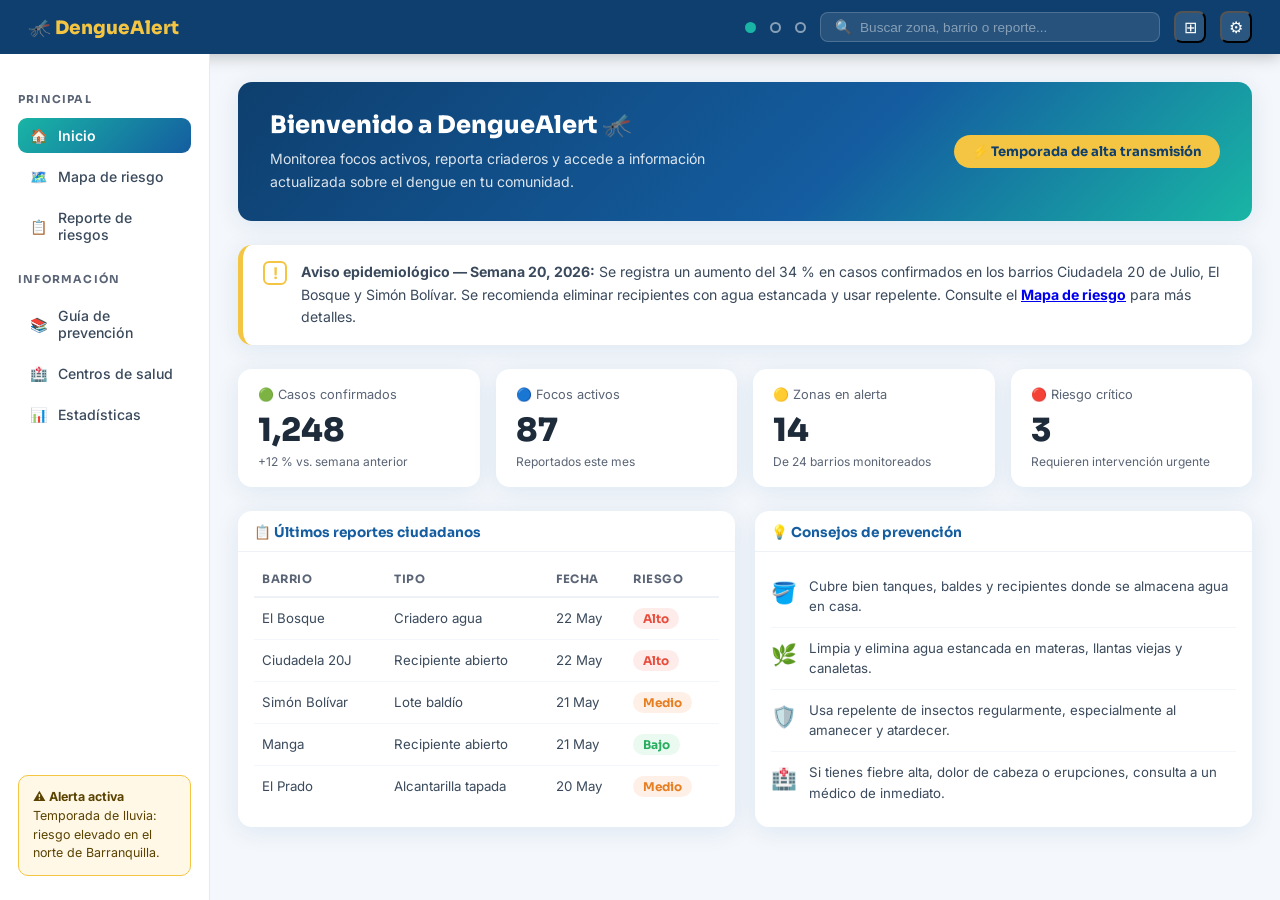
==== index.html @ b7437cb0 "Add files via upload" ====
<!DOCTYPE html>
<html lang="es">

<head>
  <meta charset="UTF-8">
  <meta name="viewport" content="width=device-width, initial-scale=1.0">
  <meta name="description" content="DengueAlert — Sistema de monitoreo y reporte de riesgos de dengue en Barranquilla">
  <title>DengueAlert — Inicio</title>
  <link rel="icon" href="data:image/svg+xml,<svg xmlns='http://www.w3.org/2000/svg' viewBox='0 0 100 100'><text y='.9em' font-size='90'>🦟</text></svg>">
  <link rel="preconnect" href="https://fonts.googleapis.com">
  <link rel="preconnect" href="https://fonts.gstatic.com" crossorigin>
  <link href="https://fonts.googleapis.com/css2?family=Sora:wght@400;600;700;800&family=Inter:wght@400;500&display=swap" rel="stylesheet">
  <style>
/* =============================================
   DengueAlert — Global Styles
   Variables, reset, nav, sidebar, shared utils
   ============================================= */

/* Google Fonts */

/* ---- Variables ---- */
:root {
  --turquesa:       #19B5A5;
  --azul:           #145DA0;
  --amarillo:       #F4C542;
  --blanco:         #FFFFFF;
  --turquesa-light: #e8f8f7;
  --azul-dark:      #0e3f6e;
  --gris-bg:        #f4f7fb;
  --gris-texto:     #5a6475;
  --sombra:         0 4px 24px rgba(20, 93, 160, 0.10);
  --sombra-hover:   0 8px 32px rgba(20, 93, 160, 0.18);
  --radio:          14px;
  --rojo:           #e74c3c;
  --naranja:        #e67e22;
  --verde:          #27ae60;
}

/* ---- Reset ---- */
*, *::before, *::after {
  margin: 0;
  padding: 0;
  box-sizing: border-box;
}

/* ---- Base ---- */
body {
  font-family: 'Inter', sans-serif;
  background: var(--gris-bg);
  color: #1e2b3a;
}

/* ---- Layout ---- */
.layout {
  display: flex;
  flex: 1;
}

/* =============================================
   NAV
   ============================================= */
nav {
  background: var(--azul-dark);
  display: flex;
  align-items: center;
  gap: 14px;
  padding: 0 28px;
  height: 54px;
  flex-shrink: 0;
  box-shadow: 0 2px 16px rgba(0, 0, 0, 0.25);
}

.nav-logo {
  font-family: 'Sora', sans-serif;
  font-weight: 800;
  font-size: 1.15rem;
  color: var(--amarillo);
  margin-right: auto;
  text-decoration: none;
}

.nav-dot {
  width: 11px;
  height: 11px;
  border-radius: 50%;
  border: 2px solid rgba(255, 255, 255, 0.5);
}

.nav-dot.active {
  background: var(--turquesa);
  border-color: var(--turquesa);
}

.nav-search {
  display: flex;
  align-items: center;
  background: rgba(255, 255, 255, 0.10);
  border: 1px solid rgba(255, 255, 255, 0.18);
  border-radius: 8px;
  padding: 6px 14px;
  gap: 8px;
  width: 340px;
  color: #fff;
  font-size: 0.85rem;
}

.nav-search input {
  background: none;
  border: none;
  outline: none;
  color: #fff;
  width: 100%;
  font-size: 0.85rem;
}

.nav-search input::placeholder {
  color: rgba(255, 255, 255, 0.45);
}

.nav-icon {
  width: 32px;
  height: 32px;
  border-radius: 8px;
  background: rgba(255, 255, 255, 0.12);
  display: flex;
  align-items: center;
  justify-content: center;
  cursor: pointer;
  color: #fff;
  font-size: 1rem;
  transition: background 0.2s;
}

.nav-icon:hover {
  background: var(--turquesa);
}

/* =============================================
   SIDEBAR
   ============================================= */
aside {
  width: 210px;
  min-width: 210px;
  background: var(--blanco);
  border-right: 1px solid #e3eaf3;
  padding: 24px 18px;
  display: flex;
  flex-direction: column;
  gap: 6px;
  overflow-y: auto;
}

.sidebar-section {
  font-family: 'Sora', sans-serif;
  font-size: 0.68rem;
  font-weight: 700;
  text-transform: uppercase;
  letter-spacing: 1.2px;
  color: var(--gris-texto);
  margin: 14px 0 6px;
}

.sidebar-item {
  display: flex;
  align-items: center;
  gap: 10px;
  padding: 9px 12px;
  border-radius: 9px;
  cursor: pointer;
  font-size: 0.88rem;
  color: #3a4a5c;
  font-weight: 500;
  transition: background 0.18s, color 0.18s;
  text-decoration: none;
}

.sidebar-item:hover {
  background: var(--turquesa-light);
  color: var(--turquesa);
}

.sidebar-item.active {
  background: linear-gradient(135deg, var(--turquesa), var(--azul));
  color: #fff;
  font-weight: 600;
}

.sidebar-alert {
  margin-top: auto;
  background: #fff8e6;
  border: 1px solid #f4c542;
  border-radius: 10px;
  padding: 12px 14px;
  font-size: 0.78rem;
  color: #5a4200;
  line-height: 1.5;
}

/* =============================================
   SHARED CARD / PANEL
   ============================================= */
.card {
  background: #fff;
  border-radius: var(--radio);
  box-shadow: var(--sombra);
}

.panel {
  background: #fff;
  border-radius: var(--radio);
  box-shadow: var(--sombra);
  overflow: hidden;
}

.panel-header {
  padding: 13px 16px 10px;
  border-bottom: 1px solid #eef2f7;
  font-family: 'Sora', sans-serif;
  font-weight: 700;
  font-size: 0.85rem;
  color: var(--azul);
  display: flex;
  align-items: center;
  gap: 8px;
}

.panel-body {
  padding: 14px 16px;
}

/* =============================================
   SHARED BADGES
   ============================================= */
.badge {
  display: inline-block;
  padding: 3px 10px;
  border-radius: 20px;
  font-size: 0.75rem;
  font-weight: 700;
  font-family: 'Sora', sans-serif;
}

.badge-alto   { background: #fdecea; color: var(--rojo); }
.badge-medio  { background: #fef0e6; color: var(--naranja); }
.badge-bajo   { background: #eafaf1; color: var(--verde); }

/* =============================================
   RESPONSIVE — NAV / SIDEBAR
   ============================================= */
@media (max-width: 768px) {
  .nav-search {
    width: 160px;
  }

  aside {
    display: none; /* simplificado para mobile — se puede reemplazar por menú hamburguesa */
  }
}
/* =============================================
   DengueAlert — index.css
   Estilos exclusivos de la página de inicio
   ============================================= */

/* ---- Layout de página ---- */
body {
  min-height: 100vh;
  display: flex;
  flex-direction: column;
}

.layout {
  flex: 1;
  overflow: hidden;
}

main {
  flex: 1;
  padding: 28px;
  overflow-y: auto;
  display: flex;
  flex-direction: column;
  gap: 24px;
}

/* =============================================
   HERO
   ============================================= */
.hero {
  background: linear-gradient(135deg, var(--azul-dark) 0%, var(--azul) 60%, var(--turquesa) 100%);
  border-radius: var(--radio);
  padding: 28px 32px;
  display: flex;
  align-items: center;
  justify-content: space-between;
  gap: 24px;
  color: #fff;
  box-shadow: var(--sombra);
}

.hero-text h1 {
  font-family: 'Sora', sans-serif;
  font-weight: 800;
  font-size: 1.5rem;
  margin-bottom: 8px;
}

.hero-text p {
  font-size: 0.88rem;
  color: rgba(255, 255, 255, 0.85);
  line-height: 1.6;
  max-width: 480px;
}

.hero-badge {
  background: var(--amarillo);
  color: var(--azul-dark);
  font-family: 'Sora', sans-serif;
  font-weight: 700;
  font-size: 0.82rem;
  padding: 8px 18px;
  border-radius: 20px;
  white-space: nowrap;
  flex-shrink: 0;
}

/* =============================================
   ALERTA
   ============================================= */
.alert-card {
  background: #fff;
  border-radius: var(--radio);
  border-left: 5px solid var(--amarillo);
  padding: 16px 20px;
  display: flex;
  align-items: flex-start;
  gap: 14px;
  box-shadow: var(--sombra);
}

.alert-check {
  width: 24px;
  height: 24px;
  border-radius: 6px;
  border: 2px solid var(--amarillo);
  display: flex;
  align-items: center;
  justify-content: center;
  flex-shrink: 0;
  font-weight: 700;
  color: var(--amarillo);
}

.alert-text {
  font-size: 0.88rem;
  line-height: 1.6;
  color: #3a4a5c;
}

/* =============================================
   ESTADÍSTICAS
   ============================================= */
.stats-grid {
  display: grid;
  grid-template-columns: repeat(4, 1fr);
  gap: 16px;
}

.stat-card {
  background: #fff;
  border-radius: var(--radio);
  padding: 18px 20px;
  box-shadow: var(--sombra);
  transition: transform 0.2s, box-shadow 0.2s;
  position: relative;
  overflow: hidden;
}

.stat-card:hover {
  transform: translateY(-2px);
  box-shadow: var(--sombra-hover);
}

.stat-label {
  font-size: 0.8rem;
  color: var(--gris-texto);
  margin-bottom: 8px;
}

.stat-val {
  font-family: 'Sora', sans-serif;
  font-size: 2rem;
  font-weight: 800;
  color: #1e2b3a;
}

.stat-sub {
  font-size: 0.75rem;
  color: var(--gris-texto);
  margin-top: 4px;
}

/* =============================================
   GRILLA INFERIOR
   ============================================= */
.bottom-grid {
  display: grid;
  grid-template-columns: 1fr 1fr;
  gap: 20px;
}

/* ---- Tabla de reportes ---- */
.report-table {
  width: 100%;
  border-collapse: collapse;
  font-size: 0.83rem;
}

.report-table th {
  text-align: left;
  font-family: 'Sora', sans-serif;
  font-size: 0.72rem;
  font-weight: 700;
  text-transform: uppercase;
  letter-spacing: 0.5px;
  color: var(--gris-texto);
  padding: 6px 8px 10px;
  border-bottom: 2px solid #eef2f7;
}

.report-table td {
  padding: 10px 8px;
  border-bottom: 1px solid #f3f6fa;
  color: #3a4a5c;
}

.report-table tbody tr:last-child td {
  border-bottom: none;
}

.report-table tbody tr:hover td {
  background: var(--gris-bg);
}

/* ---- Tips de prevención ---- */
.tip-item {
  display: flex;
  align-items: flex-start;
  gap: 12px;
  padding: 10px 0;
  border-bottom: 1px solid #f3f6fa;
  font-size: 0.83rem;
  line-height: 1.55;
  color: #3a4a5c;
}

.tip-item:last-child {
  border-bottom: none;
}

.tip-icon {
  font-size: 1.3rem;
  flex-shrink: 0;
  margin-top: 1px;
}

/* =============================================
   RESPONSIVE
   ============================================= */
@media (max-width: 992px) {
  .stats-grid {
    grid-template-columns: repeat(2, 1fr);
  }

  .bottom-grid {
    grid-template-columns: 1fr;
  }

  .hero {
    flex-direction: column;
    gap: 20px;
    align-items: flex-start;
  }
}

@media (max-width: 768px) {
  main {
    padding: 16px;
  }

  .stats-grid {
    grid-template-columns: 1fr;
  }
}

</style>
</head>

<body>

  <!-- NAV -->
  <nav role="navigation" aria-label="Navegación principal">
    <a class="nav-logo" href="index.html">🦟 DengueAlert</a>

    <div class="nav-dot active" aria-hidden="true"></div>
    <div class="nav-dot"        aria-hidden="true"></div>
    <div class="nav-dot"        aria-hidden="true"></div>

    <div class="nav-search" role="search">
      <span aria-hidden="true">🔍</span>
      <label for="nav-search-input" class="sr-only">Buscar</label>
      <input
        id="nav-search-input"
        class="input"
        type="search"
        placeholder="Buscar zona, barrio o reporte..."
        aria-label="Buscar zona, barrio o reporte"
      >
    </div>

    <button class="nav-icon" aria-label="Ver cuadrícula">⊞</button>
    <button class="nav-icon" aria-label="Configuración">⚙</button>
  </nav>

  <div class="layout">

    <!-- SIDEBAR -->
    <aside aria-label="Menú lateral">

      <div class="sidebar-section" aria-hidden="true">Principal</div>

      <a class="sidebar-item active" href="index.html" aria-current="page">
        <span aria-hidden="true">🏠</span>
        Inicio
      </a>

      <a class="sidebar-item" href="mapa-riesgo.html">
        <span aria-hidden="true">🗺️</span>
        Mapa de riesgo
      </a>

      <a class="sidebar-item" href="reporte-riesgos.html">
        <span aria-hidden="true">📋</span>
        Reporte de riesgos
      </a>

      <div class="sidebar-section" aria-hidden="true">Información</div>

      <a class="sidebar-item" href="#">
        <span aria-hidden="true">📚</span>
        Guía de prevención
      </a>

      <a class="sidebar-item" href="#">
        <span aria-hidden="true">🏥</span>
        Centros de salud
      </a>

      <a class="sidebar-item" href="#">
        <span aria-hidden="true">📊</span>
        Estadísticas
      </a>

      <div class="sidebar-alert" role="alert">
        <strong>⚠️ Alerta activa</strong><br>
        Temporada de lluvia: riesgo elevado en el norte de Barranquilla.
      </div>

    </aside>

    <!-- MAIN -->
    <main id="main-content">

      <!-- HERO -->
      <section class="hero" aria-labelledby="hero-title">
        <div class="hero-text">
          <h1 id="hero-title">Bienvenido a DengueAlert 🦟</h1>
          <p>
            Monitorea focos activos, reporta criaderos y accede a información
            actualizada sobre el dengue en tu comunidad.
          </p>
        </div>
        <div class="hero-badge" aria-label="Estado: Temporada de alta transmisión">
          ⚡ Temporada de alta transmisión
        </div>
      </section>

      <!-- ALERTA -->
      <section class="alert-card" role="alert" aria-live="polite">
        <div class="alert-check" aria-hidden="true">!</div>
        <div class="alert-text">
          <strong>Aviso epidemiológico — Semana 20, 2026:</strong>
          Se registra un aumento del 34 % en casos confirmados en los barrios
          Ciudadela 20 de Julio, El Bosque y Simón Bolívar.
          Se recomienda eliminar recipientes con agua estancada y usar repelente.
          Consulte el <a href="mapa-riesgo.html"><strong>Mapa de riesgo</strong></a> para más detalles.
        </div>
      </section>

      <!-- ESTADÍSTICAS -->
      <section class="stats-grid" aria-labelledby="stats-title">
        <h2 id="stats-title" class="sr-only">Estadísticas actuales</h2>

        <article class="stat-card card">
          <div class="stat-label">🟢 Casos confirmados</div>
          <div class="stat-val" aria-label="1248 casos confirmados">1,248</div>
          <div class="stat-sub">+12 % vs. semana anterior</div>
        </article>

        <article class="stat-card card">
          <div class="stat-label">🔵 Focos activos</div>
          <div class="stat-val" aria-label="87 focos activos">87</div>
          <div class="stat-sub">Reportados este mes</div>
        </article>

        <article class="stat-card card">
          <div class="stat-label">🟡 Zonas en alerta</div>
          <div class="stat-val" aria-label="14 zonas en alerta">14</div>
          <div class="stat-sub">De 24 barrios monitoreados</div>
        </article>

        <article class="stat-card card">
          <div class="stat-label">🔴 Riesgo crítico</div>
          <div class="stat-val" aria-label="3 zonas en riesgo crítico">3</div>
          <div class="stat-sub">Requieren intervención urgente</div>
        </article>

      </section>

      <!-- CONTENIDO INFERIOR -->
      <section class="bottom-grid">

        <!-- TABLA -->
        <div class="panel card">
          <div class="panel-header" id="reportes-title">📋 Últimos reportes ciudadanos</div>
          <div class="panel-body">
            <table class="report-table" aria-labelledby="reportes-title">
              <thead>
                <tr>
                  <th scope="col">Barrio</th>
                  <th scope="col">Tipo</th>
                  <th scope="col">Fecha</th>
                  <th scope="col">Riesgo</th>
                </tr>
              </thead>
              <tbody>
                <tr>
                  <td>El Bosque</td>
                  <td>Criadero agua</td>
                  <td>22 May</td>
                  <td><span class="badge badge-alto" aria-label="Riesgo alto">Alto</span></td>
                </tr>
                <tr>
                  <td>Ciudadela 20J</td>
                  <td>Recipiente abierto</td>
                  <td>22 May</td>
                  <td><span class="badge badge-alto" aria-label="Riesgo alto">Alto</span></td>
                </tr>
                <tr>
                  <td>Simón Bolívar</td>
                  <td>Lote baldío</td>
                  <td>21 May</td>
                  <td><span class="badge badge-medio" aria-label="Riesgo medio">Medio</span></td>
                </tr>
                <tr>
                  <td>Manga</td>
                  <td>Recipiente abierto</td>
                  <td>21 May</td>
                  <td><span class="badge badge-bajo" aria-label="Riesgo bajo">Bajo</span></td>
                </tr>
                <tr>
                  <td>El Prado</td>
                  <td>Alcantarilla tapada</td>
                  <td>20 May</td>
                  <td><span class="badge badge-medio" aria-label="Riesgo medio">Medio</span></td>
                </tr>
              </tbody>
            </table>
          </div>
        </div>

        <!-- TIPS -->
        <div class="panel card">
          <div class="panel-header">💡 Consejos de prevención</div>
          <div class="panel-body">
            <div class="tip-item">
              <div class="tip-icon" aria-hidden="true">🪣</div>
              <div>Cubre bien tanques, baldes y recipientes donde se almacena agua en casa.</div>
            </div>
            <div class="tip-item">
              <div class="tip-icon" aria-hidden="true">🌿</div>
              <div>Limpia y elimina agua estancada en materas, llantas viejas y canaletas.</div>
            </div>
            <div class="tip-item">
              <div class="tip-icon" aria-hidden="true">🛡️</div>
              <div>Usa repelente de insectos regularmente, especialmente al amanecer y atardecer.</div>
            </div>
            <div class="tip-item">
              <div class="tip-icon" aria-hidden="true">🏥</div>
              <div>Si tienes fiebre alta, dolor de cabeza o erupciones, consulta a un médico de inmediato.</div>
            </div>
          </div>
        </div>

      </section>

    </main>

  </div>

  <!-- Clase utilitaria para screen readers -->
  <style>
    .sr-only {
      position: absolute; width: 1px; height: 1px;
      padding: 0; margin: -1px; overflow: hidden;
      clip: rect(0,0,0,0); white-space: nowrap; border: 0;
    }
  </style>

</body>
</html>
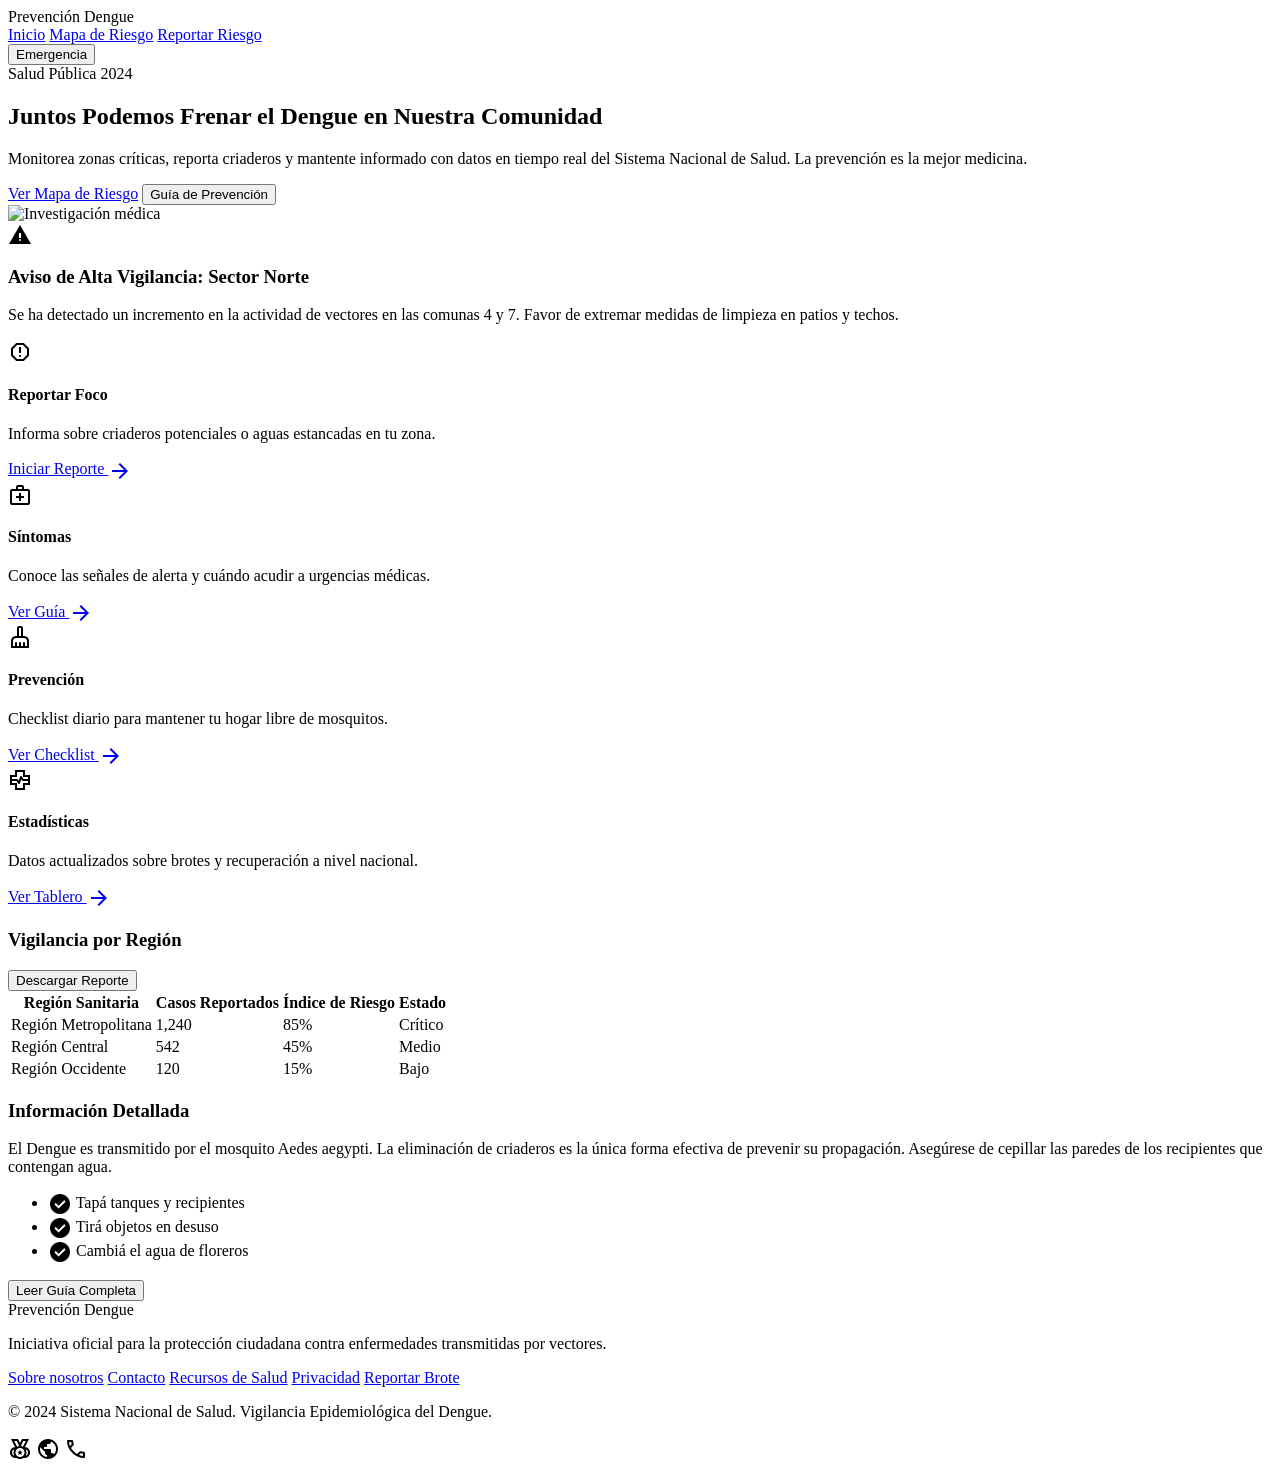
==== commit 180e22c4: "Add files via upload" ====
--- a/index.html
+++ b/index.html
@@ -1,720 +1,327 @@
 <!DOCTYPE html>
-<html lang="es">
 
-<head>
-  <meta charset="UTF-8">
-  <meta name="viewport" content="width=device-width, initial-scale=1.0">
-  <meta name="description" content="DengueAlert — Sistema de monitoreo y reporte de riesgos de dengue en Barranquilla">
-  <title>DengueAlert — Inicio</title>
-  <link rel="icon" href="data:image/svg+xml,<svg xmlns='http://www.w3.org/2000/svg' viewBox='0 0 100 100'><text y='.9em' font-size='90'>🦟</text></svg>">
-  <link rel="preconnect" href="https://fonts.googleapis.com">
-  <link rel="preconnect" href="https://fonts.gstatic.com" crossorigin>
-  <link href="https://fonts.googleapis.com/css2?family=Sora:wght@400;600;700;800&family=Inter:wght@400;500&display=swap" rel="stylesheet">
-  <style>
-/* =============================================
-   DengueAlert — Global Styles
-   Variables, reset, nav, sidebar, shared utils
-   ============================================= */
+<html class="light" lang="es"><head>
+<meta charset="utf-8"/>
+<meta content="width=device-width, initial-scale=1.0" name="viewport"/>
+<title>Prevención Dengue - Sistema Nacional de Salud</title>
+<script src="https://cdn.tailwindcss.com?plugins=forms,container-queries"></script>
+<link href="https://fonts.googleapis.com/css2?family=Montserrat:wght@600;700;800&amp;family=Open+Sans:wght@400;600&amp;family=Material+Symbols+Outlined:wght,FILL@100..700,0..1&amp;display=swap" rel="stylesheet"/>
+<script id="tailwind-config">
+        tailwind.config = {
+            darkMode: "class",
+            theme: {
+                extend: {
+                    "colors": {
+                        "on-primary": "#ffffff",
+                        "outline": "#6c7a77",
+                        "tertiary-fixed": "#ffdf94",
+                        "inverse-on-surface": "#f3f0f0",
+                        "tertiary": "#765b00",
+                        "on-surface": "#1b1c1c",
+                        "primary-fixed": "#74f8e6",
+                        "on-error-container": "#93000a",
+                        "error": "#ba1a1a",
+                        "on-secondary-container": "#00477f",
+                        "surface-container-highest": "#e4e2e1",
+                        "background": "#fbf9f8",
+                        "on-secondary": "#ffffff",
+                        "on-primary-fixed-variant": "#005048",
+                        "inverse-primary": "#54dbca",
+                        "on-surface-variant": "#3c4947",
+                        "surface-dim": "#dcd9d9",
+                        "surface-tint": "#006a60",
+                        "on-secondary-fixed-variant": "#004882",
+                        "on-error": "#ffffff",
+                        "primary-container": "#19b5a5",
+                        "on-primary-fixed": "#00201c",
+                        "tertiary-container": "#c79c16",
+                        "on-primary-container": "#00403a",
+                        "surface": "#fbf9f8",
+                        "on-tertiary-fixed": "#241a00",
+                        "surface-bright": "#fbf9f8",
+                        "inverse-surface": "#303030",
+                        "surface-container-high": "#eae8e7",
+                        "secondary-container": "#7db6ff",
+                        "surface-container": "#f0eded",
+                        "surface-container-low": "#f6f3f2",
+                        "secondary-fixed": "#d3e4ff",
+                        "on-tertiary-container": "#483600",
+                        "error-container": "#ffdad6",
+                        "surface-variant": "#e4e2e1",
+                        "primary": "#006a60",
+                        "outline-variant": "#bbcac6",
+                        "on-background": "#1b1c1c",
+                        "secondary-fixed-dim": "#a2c9ff",
+                        "tertiary-fixed-dim": "#efc13e",
+                        "on-tertiary-fixed-variant": "#594400",
+                        "secondary": "#1a60a3",
+                        "on-tertiary": "#ffffff",
+                        "on-secondary-fixed": "#001c38",
+                        "surface-container-lowest": "#ffffff",
+                        "primary-fixed-dim": "#54dbca"
+                    },
+                    "borderRadius": {
+                        "DEFAULT": "0.25rem",
+                        "lg": "0.5rem",
+                        "xl": "0.75rem",
+                        "full": "9999px"
+                    },
+                    "spacing": {
+                        "base": "8px",
+                        "xl": "64px",
+                        "sm": "12px",
+                        "lg": "40px",
+                        "gutter": "24px",
+                        "md": "24px",
+                        "xs": "4px",
+                        "margin-mobile": "16px",
+                        "margin-desktop": "48px"
+                    },
+                    "fontFamily": {
+                        "body-lg": ["Open Sans"],
+                        "headline-md": ["Montserrat"],
+                        "headline-lg": ["Montserrat"],
+                        "headline-sm": ["Montserrat"],
+                        "body-md": ["Open Sans"],
+                        "display-lg": ["Montserrat"],
+                        "label-md": ["Open Sans"],
+                        "headline-lg-mobile": ["Montserrat"],
+                        "label-sm": ["Open Sans"],
+                        "body-sm": ["Open Sans"]
+                    },
+                    "fontSize": {
+                        "body-lg": ["18px", { "lineHeight": "28px", "fontWeight": "400" }],
+                        "headline-md": ["24px", { "lineHeight": "32px", "fontWeight": "600" }],
+                        "headline-lg": ["32px", { "lineHeight": "40px", "fontWeight": "700" }],
+                        "headline-sm": ["20px", { "lineHeight": "28px", "fontWeight": "600" }],
+                        "body-md": ["16px", { "lineHeight": "24px", "fontWeight": "400" }],
+                        "display-lg": ["48px", { "lineHeight": "56px", "letterSpacing": "-0.02em", "fontWeight": "700" }],
+                        "label-md": ["14px", { "lineHeight": "16px", "letterSpacing": "0.05em", "fontWeight": "600" }],
+                        "headline-lg-mobile": ["28px", { "lineHeight": "36px", "fontWeight": "700" }],
+                        "label-sm": ["12px", { "lineHeight": "14px", "fontWeight": "600" }],
+                        "body-sm": ["14px", { "lineHeight": "20px", "fontWeight": "400" }]
+                    }
+                },
+            },
+        }
+    </script>
+<style>
+        .material-symbols-outlined {
+            font-variation-settings: 'FILL' 0, 'wght' 400, 'GRAD' 0, 'opsz' 24;
+            display: inline-block;
+            vertical-align: middle;
+        }
+    </style>
+</head>
+<body class="bg-background text-on-surface font-body-md antialiased">
+<!-- Top Navigation Bar -->
+<header class="bg-surface-container-lowest border-b border-outline-variant shadow-sm sticky top-0 z-50">
+<nav class="flex justify-between items-center w-full px-margin-mobile md:px-margin-desktop py-4 max-w-7xl mx-auto">
+<div class="font-headline-lg text-headline-sm md:text-headline-md font-extrabold text-primary">Prevención Dengue</div>
+<div class="hidden md:flex items-center gap-8">
+<a class="text-primary font-bold border-b-2 border-primary pb-1 hover:text-primary transition-colors duration-200 font-label-md text-label-md" href="index.html">Inicio</a>
+<a class="text-on-surface-variant font-medium hover:text-primary transition-colors duration-200 font-label-md text-label-md" href="mapa-riesgo.html">Mapa de Riesgo</a>
+<a class="text-on-surface-variant font-medium hover:text-primary transition-colors duration-200 font-label-md text-label-md" href="reporte-riesgos.html">Reportar Riesgo</a>
+</div>
+<button class="bg-error text-on-error px-6 py-2 rounded-lg font-bold hover:opacity-80 active:scale-95 transition-all font-label-md text-label-md uppercase tracking-wide">
+                Emergencia
+            </button>
+</nav>
+</header>
+<main class="max-w-7xl mx-auto px-margin-mobile md:px-margin-desktop py-lg space-y-xl">
+<!-- Hero Section -->
+<section class="flex flex-col md:flex-row gap-lg items-center">
+<div class="flex-1 space-y-6">
+<span class="bg-tertiary-fixed text-on-tertiary-fixed px-3 py-1 rounded-full font-label-md text-label-md">Salud Pública 2024</span>
+<h1 class="font-display-lg text-headline-lg-mobile md:text-display-lg text-on-background leading-tight">Juntos Podemos Frenar el Dengue en Nuestra Comunidad</h1>
+<p class="text-body-lg text-on-surface-variant max-w-2xl font-body-lg">
+                    Monitorea zonas críticas, reporta criaderos y mantente informado con datos en tiempo real del Sistema Nacional de Salud. La prevención es la mejor medicina.
+                </p>
+<div class="flex gap-4">
+<a href="mapa-riesgo.html" class="bg-primary text-on-primary px-8 py-3 rounded-lg font-bold hover:shadow-lg transition-shadow font-label-md">Ver Mapa de Riesgo</a>
+<button class="border-2 border-secondary text-secondary px-8 py-3 rounded-lg font-bold hover:bg-secondary-fixed/20 transition-colors font-label-md">Guía de Prevención</button>
+</div>
+</div>
+<div class="flex-1 relative w-full aspect-video rounded-xl overflow-hidden shadow-xl border border-outline-variant">
+<img alt="Investigación médica" class="w-full h-full object-cover" data-alt="A clean, professional medical laboratory setting with a high-tech microscope and clinical equipment. The scene is bathed in soft, bright light-mode illumination with a focus on hygiene and precision. Subtle turquoise and deep blue accents throughout the lab equipment match the brand identity. The atmosphere is clinical, modern, and trustworthy." src="https://lh3.googleusercontent.com/aida-public/[base64]"/>
+</div>
+</section>
+<!-- Notification Banner / Alert -->
+<div class="bg-surface-container-low border-l-4 border-tertiary-container p-6 rounded-lg flex items-start gap-4 shadow-sm">
+<span class="material-symbols-outlined text-tertiary-container" style="font-variation-settings: 'FILL' 1;">warning</span>
+<div>
+<h3 class="font-headline-md text-headline-sm md:text-headline-md text-on-surface mb-1">Aviso de Alta Vigilancia: Sector Norte</h3>
+<p class="text-body-md text-on-surface-variant font-body-md">Se ha detectado un incremento en la actividad de vectores en las comunas 4 y 7. Favor de extremar medidas de limpieza en patios y techos.</p>
+</div>
+</div>
+<!-- Quick Action Cards (4 Cards) -->
+<section class="grid grid-cols-1 md:grid-cols-2 lg:grid-cols-4 gap-gutter">
+<div class="bg-surface-container-lowest p-6 rounded-xl border border-outline-variant hover:shadow-md transition-shadow group cursor-pointer">
+<div class="w-12 h-12 bg-primary-container/20 rounded-lg flex items-center justify-center mb-4 text-primary">
+<span class="material-symbols-outlined">report</span>
+</div>
+<h4 class="font-headline-md text-headline-sm mb-2">Reportar Foco</h4>
+<p class="text-on-surface-variant mb-4 font-body-md">Informa sobre criaderos potenciales o aguas estancadas en tu zona.</p>
+<a class="text-primary font-bold flex items-center gap-2 group-hover:gap-3 transition-all font-label-md" href="reporte-riesgos.html">Iniciar Reporte <span class="material-symbols-outlined text-sm">arrow_forward</span></a>
+</div>
+<div class="bg-surface-container-lowest p-6 rounded-xl border border-outline-variant hover:shadow-md transition-shadow group cursor-pointer">
+<div class="w-12 h-12 bg-secondary-container/20 rounded-lg flex items-center justify-center mb-4 text-secondary">
+<span class="material-symbols-outlined">medical_services</span>
+</div>
+<h4 class="font-headline-md text-headline-sm mb-2">Síntomas</h4>
+<p class="text-on-surface-variant mb-4 font-body-md">Conoce las señales de alerta y cuándo acudir a urgencias médicas.</p>
+<a class="text-primary font-bold flex items-center gap-2 group-hover:gap-3 transition-all font-label-md" href="#">Ver Guía <span class="material-symbols-outlined text-sm">arrow_forward</span></a>
+</div>
+<div class="bg-surface-container-lowest p-6 rounded-xl border border-outline-variant hover:shadow-md transition-shadow group cursor-pointer">
+<div class="w-12 h-12 bg-tertiary-container/20 rounded-lg flex items-center justify-center mb-4 text-tertiary">
+<span class="material-symbols-outlined">cleaning_services</span>
+</div>
+<h4 class="font-headline-md text-headline-sm mb-2">Prevención</h4>
+<p class="text-on-surface-variant mb-4 font-body-md">Checklist diario para mantener tu hogar libre de mosquitos.</p>
+<a class="text-primary font-bold flex items-center gap-2 group-hover:gap-3 transition-all font-label-md" href="#">Ver Checklist <span class="material-symbols-outlined text-sm">arrow_forward</span></a>
+</div>
+<div class="bg-surface-container-lowest p-6 rounded-xl border border-outline-variant hover:shadow-md transition-shadow group cursor-pointer">
+<div class="w-12 h-12 bg-error-container/20 rounded-lg flex items-center justify-center mb-4 text-error">
+<span class="material-symbols-outlined">health_metrics</span>
+</div>
+<h4 class="font-headline-md text-headline-sm mb-2">Estadísticas</h4>
+<p class="text-on-surface-variant mb-4 font-body-md">Datos actualizados sobre brotes y recuperación a nivel nacional.</p>
+<a class="text-primary font-bold flex items-center gap-2 group-hover:gap-3 transition-all font-label-md" href="#">Ver Tablero <span class="material-symbols-outlined text-sm">arrow_forward</span></a>
+</div>
+</section>
+<!-- Summary & Data Section -->
+<section class="grid grid-cols-1 lg:grid-cols-3 gap-lg">
+<!-- Data Table / Summary -->
+<div class="lg:col-span-2 bg-surface-container-lowest rounded-xl border border-outline-variant overflow-hidden shadow-sm">
+<div class="p-6 border-b border-outline-variant flex justify-between items-center">
+<h3 class="font-headline-md text-headline-sm md:text-headline-md">Vigilancia por Región</h3>
+<button class="text-primary font-bold text-sm font-label-md">Descargar Reporte</button>
+</div>
+<div class="overflow-x-auto">
+<table class="w-full text-left font-body-md">
+<thead class="bg-surface-container text-on-surface-variant font-label-md">
+<tr>
+<th class="px-6 py-4">Región Sanitaria</th>
+<th class="px-6 py-4">Casos Reportados</th>
+<th class="px-6 py-4">Índice de Riesgo</th>
+<th class="px-6 py-4">Estado</th>
+</tr>
+</thead>
+<tbody class="divide-y divide-outline-variant">
+<tr class="hover:bg-surface-container-low transition-colors">
+<td class="px-6 py-4 font-semibold">Región Metropolitana</td>
+<td class="px-6 py-4">1,240</td>
+<td class="px-6 py-4">
+<div class="flex items-center gap-2">
+<div class="w-full bg-surface-variant rounded-full h-2 max-w-[100px]">
+<div class="bg-error h-2 rounded-full" style="width: 85%"></div>
+</div>
+<span class="text-label-sm font-bold">85%</span>
+</div>
+</td>
+<td class="px-6 py-4"><span class="bg-error-container text-on-error-container px-2 py-1 rounded text-label-sm font-bold uppercase">Crítico</span></td>
+</tr>
+<tr class="hover:bg-surface-container-low transition-colors">
+<td class="px-6 py-4 font-semibold">Región Central</td>
+<td class="px-6 py-4">542</td>
+<td class="px-6 py-4">
+<div class="flex items-center gap-2">
+<div class="w-full bg-surface-variant rounded-full h-2 max-w-[100px]">
+<div class="bg-tertiary-container h-2 rounded-full" style="width: 45%"></div>
+</div>
+<span class="text-label-sm font-bold">45%</span>
+</div>
+</td>
+<td class="px-6 py-4"><span class="bg-tertiary-fixed text-on-tertiary-fixed-variant px-2 py-1 rounded text-label-sm font-bold uppercase">Medio</span></td>
+</tr>
+<tr class="hover:bg-surface-container-low transition-colors">
+<td class="px-6 py-4 font-semibold">Región Occidente</td>
+<td class="px-6 py-4">120</td>
+<td class="px-6 py-4">
+<div class="flex items-center gap-2">
+<div class="w-full bg-surface-variant rounded-full h-2 max-w-[100px]">
+<div class="bg-primary h-2 rounded-full" style="width: 15%"></div>
+</div>
+<span class="text-label-sm font-bold">15%</span>
+</div>
+</td>
+<td class="px-6 py-4"><span class="bg-primary-fixed text-on-primary-fixed-variant px-2 py-1 rounded text-label-sm font-bold uppercase">Bajo</span></td>
+</tr>
+</tbody>
+</table>
+</div>
+</div>
+<!-- Detail Block -->
+<div class="bg-surface-container-lowest rounded-xl border border-outline-variant p-6 shadow-sm flex flex-col justify-between">
+<div>
+<h3 class="font-headline-md text-headline-sm md:text-headline-md mb-4">Información Detallada</h3>
+<p class="text-body-md text-on-surface-variant mb-6 font-body-md">
+                        El Dengue es transmitido por el mosquito Aedes aegypti. La eliminación de criaderos es la única forma efectiva de prevenir su propagación. Asegúrese de cepillar las paredes de los recipientes que contengan agua.
+                    </p>
+<ul class="space-y-4 font-body-md">
+<li class="flex items-center gap-3 text-on-surface">
+<span class="material-symbols-outlined text-primary" style="font-variation-settings: 'FILL' 1;">check_circle</span>
+                            Tapá tanques y recipientes
+                        </li>
+<li class="flex items-center gap-3 text-on-surface">
+<span class="material-symbols-outlined text-primary" style="font-variation-settings: 'FILL' 1;">check_circle</span>
+                            Tirá objetos en desuso
+                        </li>
+<li class="flex items-center gap-3 text-on-surface">
+<span class="material-symbols-outlined text-primary" style="font-variation-settings: 'FILL' 1;">check_circle</span>
+                            Cambiá el agua de floreros
+                        </li>
+</ul>
+</div>
+<button class="mt-8 bg-secondary text-on-secondary w-full py-3 rounded-lg font-bold hover:bg-on-secondary-container transition-colors font-label-md">Leer Guía Completa</button>
+</div>
+</section>
+</main>
+<!-- Footer -->
+<footer class="bg-surface-container-high border-t border-outline-variant">
+<div class="flex flex-col md:flex-row justify-between items-center gap-md w-full px-margin-mobile md:px-margin-desktop py-lg max-w-7xl mx-auto">
+<div class="flex flex-col items-center md:items-start gap-4">
+<div class="font-display-lg text-headline-lg font-black text-primary">Prevención Dengue</div>
+<p class="text-on-surface-variant max-w-xs text-center md:text-left font-body-md text-body-md">Iniciativa oficial para la protección ciudadana contra enfermedades transmitidas por vectores.</p>
+</div>
+<div class="flex flex-wrap justify-center gap-8 font-label-md text-label-md">
+<a class="text-on-surface-variant hover:text-secondary transition-colors" href="#">Sobre nosotros</a>
+<a class="text-on-surface-variant hover:text-secondary transition-colors" href="#">Contacto</a>
+<a class="text-on-surface-variant hover:text-secondary transition-colors" href="#">Recursos de Salud</a>
+<a class="text-on-surface-variant hover:text-secondary transition-colors" href="#">Privacidad</a>
+<a class="text-primary underline font-bold transition-colors" href="#">Reportar Brote</a>
+</div>
+</div>
+<div class="max-w-7xl mx-auto px-margin-mobile md:px-margin-desktop pb-8 border-t border-outline-variant/30 pt-8 flex flex-col md:flex-row justify-between items-center opacity-70">
+<p class="font-label-sm text-label-sm">© 2024 Sistema Nacional de Salud. Vigilancia Epidemiológica del Dengue.</p>
+<div class="flex gap-4 mt-4 md:mt-0">
+<span class="material-symbols-outlined cursor-pointer hover:text-primary">social_leaderboard</span>
+<span class="material-symbols-outlined cursor-pointer hover:text-primary">public</span>
+<span class="material-symbols-outlined cursor-pointer hover:text-primary">call</span>
+</div>
+</div>
+</footer>
+<!-- Scripts for micro-interactions -->
+<script>
+        // Simple hover effect for cards using JS to add some "atmospheric" life
+        document.querySelectorAll('.group').forEach(card => {
+            card.addEventListener('mouseenter', () => {
+                card.style.transform = 'translateY(-4px)';
+                card.style.transition = 'all 0.3s ease-out';
+            });
+            card.addEventListener('mouseleave', () => {
+                card.style.transform = 'translateY(0px)';
+            });
+        });
 
-/* Google Fonts */
-
-/* ---- Variables ---- */
-:root {
-  --turquesa:       #19B5A5;
-  --azul:           #145DA0;
-  --amarillo:       #F4C542;
-  --blanco:         #FFFFFF;
-  --turquesa-light: #e8f8f7;
-  --azul-dark:      #0e3f6e;
-  --gris-bg:        #f4f7fb;
-  --gris-texto:     #5a6475;
-  --sombra:         0 4px 24px rgba(20, 93, 160, 0.10);
-  --sombra-hover:   0 8px 32px rgba(20, 93, 160, 0.18);
-  --radio:          14px;
-  --rojo:           #e74c3c;
-  --naranja:        #e67e22;
-  --verde:          #27ae60;
-}
-
-/* ---- Reset ---- */
-*, *::before, *::after {
-  margin: 0;
-  padding: 0;
-  box-sizing: border-box;
-}
-
-/* ---- Base ---- */
-body {
-  font-family: 'Inter', sans-serif;
-  background: var(--gris-bg);
-  color: #1e2b3a;
-}
-
-/* ---- Layout ---- */
-.layout {
-  display: flex;
-  flex: 1;
-}
-
-/* =============================================
-   NAV
-   ============================================= */
-nav {
-  background: var(--azul-dark);
-  display: flex;
-  align-items: center;
-  gap: 14px;
-  padding: 0 28px;
-  height: 54px;
-  flex-shrink: 0;
-  box-shadow: 0 2px 16px rgba(0, 0, 0, 0.25);
-}
-
-.nav-logo {
-  font-family: 'Sora', sans-serif;
-  font-weight: 800;
-  font-size: 1.15rem;
-  color: var(--amarillo);
-  margin-right: auto;
-  text-decoration: none;
-}
-
-.nav-dot {
-  width: 11px;
-  height: 11px;
-  border-radius: 50%;
-  border: 2px solid rgba(255, 255, 255, 0.5);
-}
-
-.nav-dot.active {
-  background: var(--turquesa);
-  border-color: var(--turquesa);
-}
-
-.nav-search {
-  display: flex;
-  align-items: center;
-  background: rgba(255, 255, 255, 0.10);
-  border: 1px solid rgba(255, 255, 255, 0.18);
-  border-radius: 8px;
-  padding: 6px 14px;
-  gap: 8px;
-  width: 340px;
-  color: #fff;
-  font-size: 0.85rem;
-}
-
-.nav-search input {
-  background: none;
-  border: none;
-  outline: none;
-  color: #fff;
-  width: 100%;
-  font-size: 0.85rem;
-}
-
-.nav-search input::placeholder {
-  color: rgba(255, 255, 255, 0.45);
-}
-
-.nav-icon {
-  width: 32px;
-  height: 32px;
-  border-radius: 8px;
-  background: rgba(255, 255, 255, 0.12);
-  display: flex;
-  align-items: center;
-  justify-content: center;
-  cursor: pointer;
-  color: #fff;
-  font-size: 1rem;
-  transition: background 0.2s;
-}
-
-.nav-icon:hover {
-  background: var(--turquesa);
-}
-
-/* =============================================
-   SIDEBAR
-   ============================================= */
-aside {
-  width: 210px;
-  min-width: 210px;
-  background: var(--blanco);
-  border-right: 1px solid #e3eaf3;
-  padding: 24px 18px;
-  display: flex;
-  flex-direction: column;
-  gap: 6px;
-  overflow-y: auto;
-}
-
-.sidebar-section {
-  font-family: 'Sora', sans-serif;
-  font-size: 0.68rem;
-  font-weight: 700;
-  text-transform: uppercase;
-  letter-spacing: 1.2px;
-  color: var(--gris-texto);
-  margin: 14px 0 6px;
-}
-
-.sidebar-item {
-  display: flex;
-  align-items: center;
-  gap: 10px;
-  padding: 9px 12px;
-  border-radius: 9px;
-  cursor: pointer;
-  font-size: 0.88rem;
-  color: #3a4a5c;
-  font-weight: 500;
-  transition: background 0.18s, color 0.18s;
-  text-decoration: none;
-}
-
-.sidebar-item:hover {
-  background: var(--turquesa-light);
-  color: var(--turquesa);
-}
-
-.sidebar-item.active {
-  background: linear-gradient(135deg, var(--turquesa), var(--azul));
-  color: #fff;
-  font-weight: 600;
-}
-
-.sidebar-alert {
-  margin-top: auto;
-  background: #fff8e6;
-  border: 1px solid #f4c542;
-  border-radius: 10px;
-  padding: 12px 14px;
-  font-size: 0.78rem;
-  color: #5a4200;
-  line-height: 1.5;
-}
-
-/* =============================================
-   SHARED CARD / PANEL
-   ============================================= */
-.card {
-  background: #fff;
-  border-radius: var(--radio);
-  box-shadow: var(--sombra);
-}
-
-.panel {
-  background: #fff;
-  border-radius: var(--radio);
-  box-shadow: var(--sombra);
-  overflow: hidden;
-}
-
-.panel-header {
-  padding: 13px 16px 10px;
-  border-bottom: 1px solid #eef2f7;
-  font-family: 'Sora', sans-serif;
-  font-weight: 700;
-  font-size: 0.85rem;
-  color: var(--azul);
-  display: flex;
-  align-items: center;
-  gap: 8px;
-}
-
-.panel-body {
-  padding: 14px 16px;
-}
-
-/* =============================================
-   SHARED BADGES
-   ============================================= */
-.badge {
-  display: inline-block;
-  padding: 3px 10px;
-  border-radius: 20px;
-  font-size: 0.75rem;
-  font-weight: 700;
-  font-family: 'Sora', sans-serif;
-}
-
-.badge-alto   { background: #fdecea; color: var(--rojo); }
-.badge-medio  { background: #fef0e6; color: var(--naranja); }
-.badge-bajo   { background: #eafaf1; color: var(--verde); }
-
-/* =============================================
-   RESPONSIVE — NAV / SIDEBAR
-   ============================================= */
-@media (max-width: 768px) {
-  .nav-search {
-    width: 160px;
-  }
-
-  aside {
-    display: none; /* simplificado para mobile — se puede reemplazar por menú hamburguesa */
-  }
-}
-/* =============================================
-   DengueAlert — index.css
-   Estilos exclusivos de la página de inicio
-   ============================================= */
-
-/* ---- Layout de página ---- */
-body {
-  min-height: 100vh;
-  display: flex;
-  flex-direction: column;
-}
-
-.layout {
-  flex: 1;
-  overflow: hidden;
-}
-
-main {
-  flex: 1;
-  padding: 28px;
-  overflow-y: auto;
-  display: flex;
-  flex-direction: column;
-  gap: 24px;
-}
-
-/* =============================================
-   HERO
-   ============================================= */
-.hero {
-  background: linear-gradient(135deg, var(--azul-dark) 0%, var(--azul) 60%, var(--turquesa) 100%);
-  border-radius: var(--radio);
-  padding: 28px 32px;
-  display: flex;
-  align-items: center;
-  justify-content: space-between;
-  gap: 24px;
-  color: #fff;
-  box-shadow: var(--sombra);
-}
-
-.hero-text h1 {
-  font-family: 'Sora', sans-serif;
-  font-weight: 800;
-  font-size: 1.5rem;
-  margin-bottom: 8px;
-}
-
-.hero-text p {
-  font-size: 0.88rem;
-  color: rgba(255, 255, 255, 0.85);
-  line-height: 1.6;
-  max-width: 480px;
-}
-
-.hero-badge {
-  background: var(--amarillo);
-  color: var(--azul-dark);
-  font-family: 'Sora', sans-serif;
-  font-weight: 700;
-  font-size: 0.82rem;
-  padding: 8px 18px;
-  border-radius: 20px;
-  white-space: nowrap;
-  flex-shrink: 0;
-}
-
-/* =============================================
-   ALERTA
-   ============================================= */
-.alert-card {
-  background: #fff;
-  border-radius: var(--radio);
-  border-left: 5px solid var(--amarillo);
-  padding: 16px 20px;
-  display: flex;
-  align-items: flex-start;
-  gap: 14px;
-  box-shadow: var(--sombra);
-}
-
-.alert-check {
-  width: 24px;
-  height: 24px;
-  border-radius: 6px;
-  border: 2px solid var(--amarillo);
-  display: flex;
-  align-items: center;
-  justify-content: center;
-  flex-shrink: 0;
-  font-weight: 700;
-  color: var(--amarillo);
-}
-
-.alert-text {
-  font-size: 0.88rem;
-  line-height: 1.6;
-  color: #3a4a5c;
-}
-
-/* =============================================
-   ESTADÍSTICAS
-   ============================================= */
-.stats-grid {
-  display: grid;
-  grid-template-columns: repeat(4, 1fr);
-  gap: 16px;
-}
-
-.stat-card {
-  background: #fff;
-  border-radius: var(--radio);
-  padding: 18px 20px;
-  box-shadow: var(--sombra);
-  transition: transform 0.2s, box-shadow 0.2s;
-  position: relative;
-  overflow: hidden;
-}
-
-.stat-card:hover {
-  transform: translateY(-2px);
-  box-shadow: var(--sombra-hover);
-}
-
-.stat-label {
-  font-size: 0.8rem;
-  color: var(--gris-texto);
-  margin-bottom: 8px;
-}
-
-.stat-val {
-  font-family: 'Sora', sans-serif;
-  font-size: 2rem;
-  font-weight: 800;
-  color: #1e2b3a;
-}
-
-.stat-sub {
-  font-size: 0.75rem;
-  color: var(--gris-texto);
-  margin-top: 4px;
-}
-
-/* =============================================
-   GRILLA INFERIOR
-   ============================================= */
-.bottom-grid {
-  display: grid;
-  grid-template-columns: 1fr 1fr;
-  gap: 20px;
-}
-
-/* ---- Tabla de reportes ---- */
-.report-table {
-  width: 100%;
-  border-collapse: collapse;
-  font-size: 0.83rem;
-}
-
-.report-table th {
-  text-align: left;
-  font-family: 'Sora', sans-serif;
-  font-size: 0.72rem;
-  font-weight: 700;
-  text-transform: uppercase;
-  letter-spacing: 0.5px;
-  color: var(--gris-texto);
-  padding: 6px 8px 10px;
-  border-bottom: 2px solid #eef2f7;
-}
-
-.report-table td {
-  padding: 10px 8px;
-  border-bottom: 1px solid #f3f6fa;
-  color: #3a4a5c;
-}
-
-.report-table tbody tr:last-child td {
-  border-bottom: none;
-}
-
-.report-table tbody tr:hover td {
-  background: var(--gris-bg);
-}
-
-/* ---- Tips de prevención ---- */
-.tip-item {
-  display: flex;
-  align-items: flex-start;
-  gap: 12px;
-  padding: 10px 0;
-  border-bottom: 1px solid #f3f6fa;
-  font-size: 0.83rem;
-  line-height: 1.55;
-  color: #3a4a5c;
-}
-
-.tip-item:last-child {
-  border-bottom: none;
-}
-
-.tip-icon {
-  font-size: 1.3rem;
-  flex-shrink: 0;
-  margin-top: 1px;
-}
-
-/* =============================================
-   RESPONSIVE
-   ============================================= */
-@media (max-width: 992px) {
-  .stats-grid {
-    grid-template-columns: repeat(2, 1fr);
-  }
-
-  .bottom-grid {
-    grid-template-columns: 1fr;
-  }
-
-  .hero {
-    flex-direction: column;
-    gap: 20px;
-    align-items: flex-start;
-  }
-}
-
-@media (max-width: 768px) {
-  main {
-    padding: 16px;
-  }
-
-  .stats-grid {
-    grid-template-columns: 1fr;
-  }
-}
-
-</style>
-</head>
-
-<body>
-
-  <!-- NAV -->
-  <nav role="navigation" aria-label="Navegación principal">
-    <a class="nav-logo" href="index.html">🦟 DengueAlert</a>
-
-    <div class="nav-dot active" aria-hidden="true"></div>
-    <div class="nav-dot"        aria-hidden="true"></div>
-    <div class="nav-dot"        aria-hidden="true"></div>
-
-    <div class="nav-search" role="search">
-      <span aria-hidden="true">🔍</span>
-      <label for="nav-search-input" class="sr-only">Buscar</label>
-      <input
-        id="nav-search-input"
-        class="input"
-        type="search"
-        placeholder="Buscar zona, barrio o reporte..."
-        aria-label="Buscar zona, barrio o reporte"
-      >
-    </div>
-
-    <button class="nav-icon" aria-label="Ver cuadrícula">⊞</button>
-    <button class="nav-icon" aria-label="Configuración">⚙</button>
-  </nav>
-
-  <div class="layout">
-
-    <!-- SIDEBAR -->
-    <aside aria-label="Menú lateral">
-
-      <div class="sidebar-section" aria-hidden="true">Principal</div>
-
-      <a class="sidebar-item active" href="index.html" aria-current="page">
-        <span aria-hidden="true">🏠</span>
-        Inicio
-      </a>
-
-      <a class="sidebar-item" href="mapa-riesgo.html">
-        <span aria-hidden="true">🗺️</span>
-        Mapa de riesgo
-      </a>
-
-      <a class="sidebar-item" href="reporte-riesgos.html">
-        <span aria-hidden="true">📋</span>
-        Reporte de riesgos
-      </a>
-
-      <div class="sidebar-section" aria-hidden="true">Información</div>
-
-      <a class="sidebar-item" href="#">
-        <span aria-hidden="true">📚</span>
-        Guía de prevención
-      </a>
-
-      <a class="sidebar-item" href="#">
-        <span aria-hidden="true">🏥</span>
-        Centros de salud
-      </a>
-
-      <a class="sidebar-item" href="#">
-        <span aria-hidden="true">📊</span>
-        Estadísticas
-      </a>
-
-      <div class="sidebar-alert" role="alert">
-        <strong>⚠️ Alerta activa</strong><br>
-        Temporada de lluvia: riesgo elevado en el norte de Barranquilla.
-      </div>
-
-    </aside>
-
-    <!-- MAIN -->
-    <main id="main-content">
-
-      <!-- HERO -->
-      <section class="hero" aria-labelledby="hero-title">
-        <div class="hero-text">
-          <h1 id="hero-title">Bienvenido a DengueAlert 🦟</h1>
-          <p>
-            Monitorea focos activos, reporta criaderos y accede a información
-            actualizada sobre el dengue en tu comunidad.
-          </p>
-        </div>
-        <div class="hero-badge" aria-label="Estado: Temporada de alta transmisión">
-          ⚡ Temporada de alta transmisión
-        </div>
-      </section>
-
-      <!-- ALERTA -->
-      <section class="alert-card" role="alert" aria-live="polite">
-        <div class="alert-check" aria-hidden="true">!</div>
-        <div class="alert-text">
-          <strong>Aviso epidemiológico — Semana 20, 2026:</strong>
-          Se registra un aumento del 34 % en casos confirmados en los barrios
-          Ciudadela 20 de Julio, El Bosque y Simón Bolívar.
-          Se recomienda eliminar recipientes con agua estancada y usar repelente.
-          Consulte el <a href="mapa-riesgo.html"><strong>Mapa de riesgo</strong></a> para más detalles.
-        </div>
-      </section>
-
-      <!-- ESTADÍSTICAS -->
-      <section class="stats-grid" aria-labelledby="stats-title">
-        <h2 id="stats-title" class="sr-only">Estadísticas actuales</h2>
-
-        <article class="stat-card card">
-          <div class="stat-label">🟢 Casos confirmados</div>
-          <div class="stat-val" aria-label="1248 casos confirmados">1,248</div>
-          <div class="stat-sub">+12 % vs. semana anterior</div>
-        </article>
-
-        <article class="stat-card card">
-          <div class="stat-label">🔵 Focos activos</div>
-          <div class="stat-val" aria-label="87 focos activos">87</div>
-          <div class="stat-sub">Reportados este mes</div>
-        </article>
-
-        <article class="stat-card card">
-          <div class="stat-label">🟡 Zonas en alerta</div>
-          <div class="stat-val" aria-label="14 zonas en alerta">14</div>
-          <div class="stat-sub">De 24 barrios monitoreados</div>
-        </article>
-
-        <article class="stat-card card">
-          <div class="stat-label">🔴 Riesgo crítico</div>
-          <div class="stat-val" aria-label="3 zonas en riesgo crítico">3</div>
-          <div class="stat-sub">Requieren intervención urgente</div>
-        </article>
-
-      </section>
-
-      <!-- CONTENIDO INFERIOR -->
-      <section class="bottom-grid">
-
-        <!-- TABLA -->
-        <div class="panel card">
-          <div class="panel-header" id="reportes-title">📋 Últimos reportes ciudadanos</div>
-          <div class="panel-body">
-            <table class="report-table" aria-labelledby="reportes-title">
-              <thead>
-                <tr>
-                  <th scope="col">Barrio</th>
-                  <th scope="col">Tipo</th>
-                  <th scope="col">Fecha</th>
-                  <th scope="col">Riesgo</th>
-                </tr>
-              </thead>
-              <tbody>
-                <tr>
-                  <td>El Bosque</td>
-                  <td>Criadero agua</td>
-                  <td>22 May</td>
-                  <td><span class="badge badge-alto" aria-label="Riesgo alto">Alto</span></td>
-                </tr>
-                <tr>
-                  <td>Ciudadela 20J</td>
-                  <td>Recipiente abierto</td>
-                  <td>22 May</td>
-                  <td><span class="badge badge-alto" aria-label="Riesgo alto">Alto</span></td>
-                </tr>
-                <tr>
-                  <td>Simón Bolívar</td>
-                  <td>Lote baldío</td>
-                  <td>21 May</td>
-                  <td><span class="badge badge-medio" aria-label="Riesgo medio">Medio</span></td>
-                </tr>
-                <tr>
-                  <td>Manga</td>
-                  <td>Recipiente abierto</td>
-                  <td>21 May</td>
-                  <td><span class="badge badge-bajo" aria-label="Riesgo bajo">Bajo</span></td>
-                </tr>
-                <tr>
-                  <td>El Prado</td>
-                  <td>Alcantarilla tapada</td>
-                  <td>20 May</td>
-                  <td><span class="badge badge-medio" aria-label="Riesgo medio">Medio</span></td>
-                </tr>
-              </tbody>
-            </table>
-          </div>
-        </div>
-
-        <!-- TIPS -->
-        <div class="panel card">
-          <div class="panel-header">💡 Consejos de prevención</div>
-          <div class="panel-body">
-            <div class="tip-item">
-              <div class="tip-icon" aria-hidden="true">🪣</div>
-              <div>Cubre bien tanques, baldes y recipientes donde se almacena agua en casa.</div>
-            </div>
-            <div class="tip-item">
-              <div class="tip-icon" aria-hidden="true">🌿</div>
-              <div>Limpia y elimina agua estancada en materas, llantas viejas y canaletas.</div>
-            </div>
-            <div class="tip-item">
-              <div class="tip-icon" aria-hidden="true">🛡️</div>
-              <div>Usa repelente de insectos regularmente, especialmente al amanecer y atardecer.</div>
-            </div>
-            <div class="tip-item">
-              <div class="tip-icon" aria-hidden="true">🏥</div>
-              <div>Si tienes fiebre alta, dolor de cabeza o erupciones, consulta a un médico de inmediato.</div>
-            </div>
-          </div>
-        </div>
-
-      </section>
-
-    </main>
-
-  </div>
-
-  <!-- Clase utilitaria para screen readers -->
-  <style>
-    .sr-only {
-      position: absolute; width: 1px; height: 1px;
-      padding: 0; margin: -1px; overflow: hidden;
-      clip: rect(0,0,0,0); white-space: nowrap; border: 0;
-    }
-  </style>
-
-</body>
-</html>
+        // Sticky header background transition on scroll
+        window.addEventListener('scroll', () => {
+            const header = document.querySelector('header');
+            if (window.scrollY > 20) {
+                header.classList.add('shadow-md');
+            } else {
+                header.classList.remove('shadow-md');
+            }
+        });
+    </script>
+</body></html>
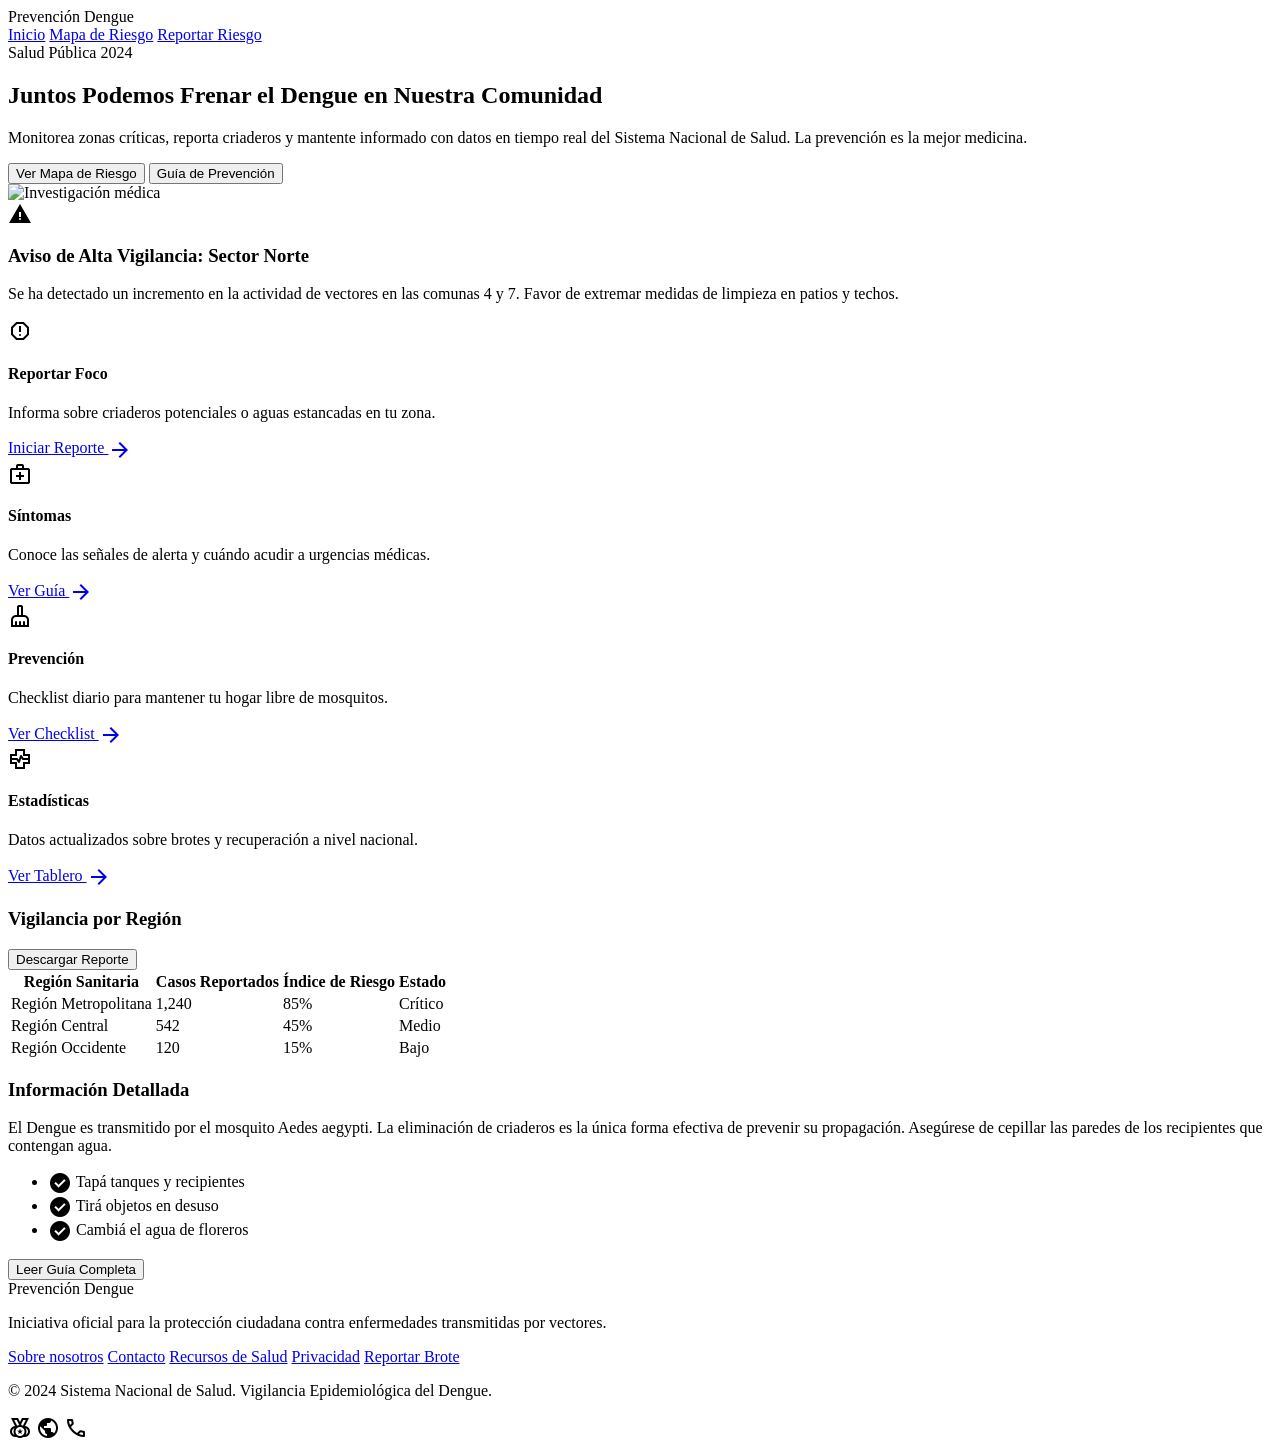
==== commit adcd69bf: "Add files via upload" ====
--- a/index.html
+++ b/index.html
@@ -121,11 +121,9 @@
 <div class="hidden md:flex items-center gap-8">
 <a class="text-primary font-bold border-b-2 border-primary pb-1 hover:text-primary transition-colors duration-200 font-label-md text-label-md" href="index.html">Inicio</a>
 <a class="text-on-surface-variant font-medium hover:text-primary transition-colors duration-200 font-label-md text-label-md" href="mapa-riesgo.html">Mapa de Riesgo</a>
-<a class="text-on-surface-variant font-medium hover:text-primary transition-colors duration-200 font-label-md text-label-md" href="reporte-riesgos.html">Reportar Riesgo</a>
-</div>
-<button class="bg-error text-on-error px-6 py-2 rounded-lg font-bold hover:opacity-80 active:scale-95 transition-all font-label-md text-label-md uppercase tracking-wide">
-                Emergencia
-            </button>
+<a class="text-on-surface-variant font-medium hover:text-primary transition-colors duration-200 font-label-md text-label-md" href="reportar-riesgo.html">Reportar Riesgo</a>
+</div>
+
 </nav>
 </header>
 <main class="max-w-7xl mx-auto px-margin-mobile md:px-margin-desktop py-lg space-y-xl">
@@ -138,7 +136,7 @@
                     Monitorea zonas críticas, reporta criaderos y mantente informado con datos en tiempo real del Sistema Nacional de Salud. La prevención es la mejor medicina.
                 </p>
 <div class="flex gap-4">
-<a href="mapa-riesgo.html" class="bg-primary text-on-primary px-8 py-3 rounded-lg font-bold hover:shadow-lg transition-shadow font-label-md">Ver Mapa de Riesgo</a>
+<button class="bg-primary text-on-primary px-8 py-3 rounded-lg font-bold hover:shadow-lg transition-shadow font-label-md">Ver Mapa de Riesgo</button>
 <button class="border-2 border-secondary text-secondary px-8 py-3 rounded-lg font-bold hover:bg-secondary-fixed/20 transition-colors font-label-md">Guía de Prevención</button>
 </div>
 </div>
@@ -162,7 +160,7 @@
 </div>
 <h4 class="font-headline-md text-headline-sm mb-2">Reportar Foco</h4>
 <p class="text-on-surface-variant mb-4 font-body-md">Informa sobre criaderos potenciales o aguas estancadas en tu zona.</p>
-<a class="text-primary font-bold flex items-center gap-2 group-hover:gap-3 transition-all font-label-md" href="reporte-riesgos.html">Iniciar Reporte <span class="material-symbols-outlined text-sm">arrow_forward</span></a>
+<a class="text-primary font-bold flex items-center gap-2 group-hover:gap-3 transition-all font-label-md" href="reportar-riesgo.html">Iniciar Reporte <span class="material-symbols-outlined text-sm">arrow_forward</span></a>
 </div>
 <div class="bg-surface-container-lowest p-6 rounded-xl border border-outline-variant hover:shadow-md transition-shadow group cursor-pointer">
 <div class="w-12 h-12 bg-secondary-container/20 rounded-lg flex items-center justify-center mb-4 text-secondary">
